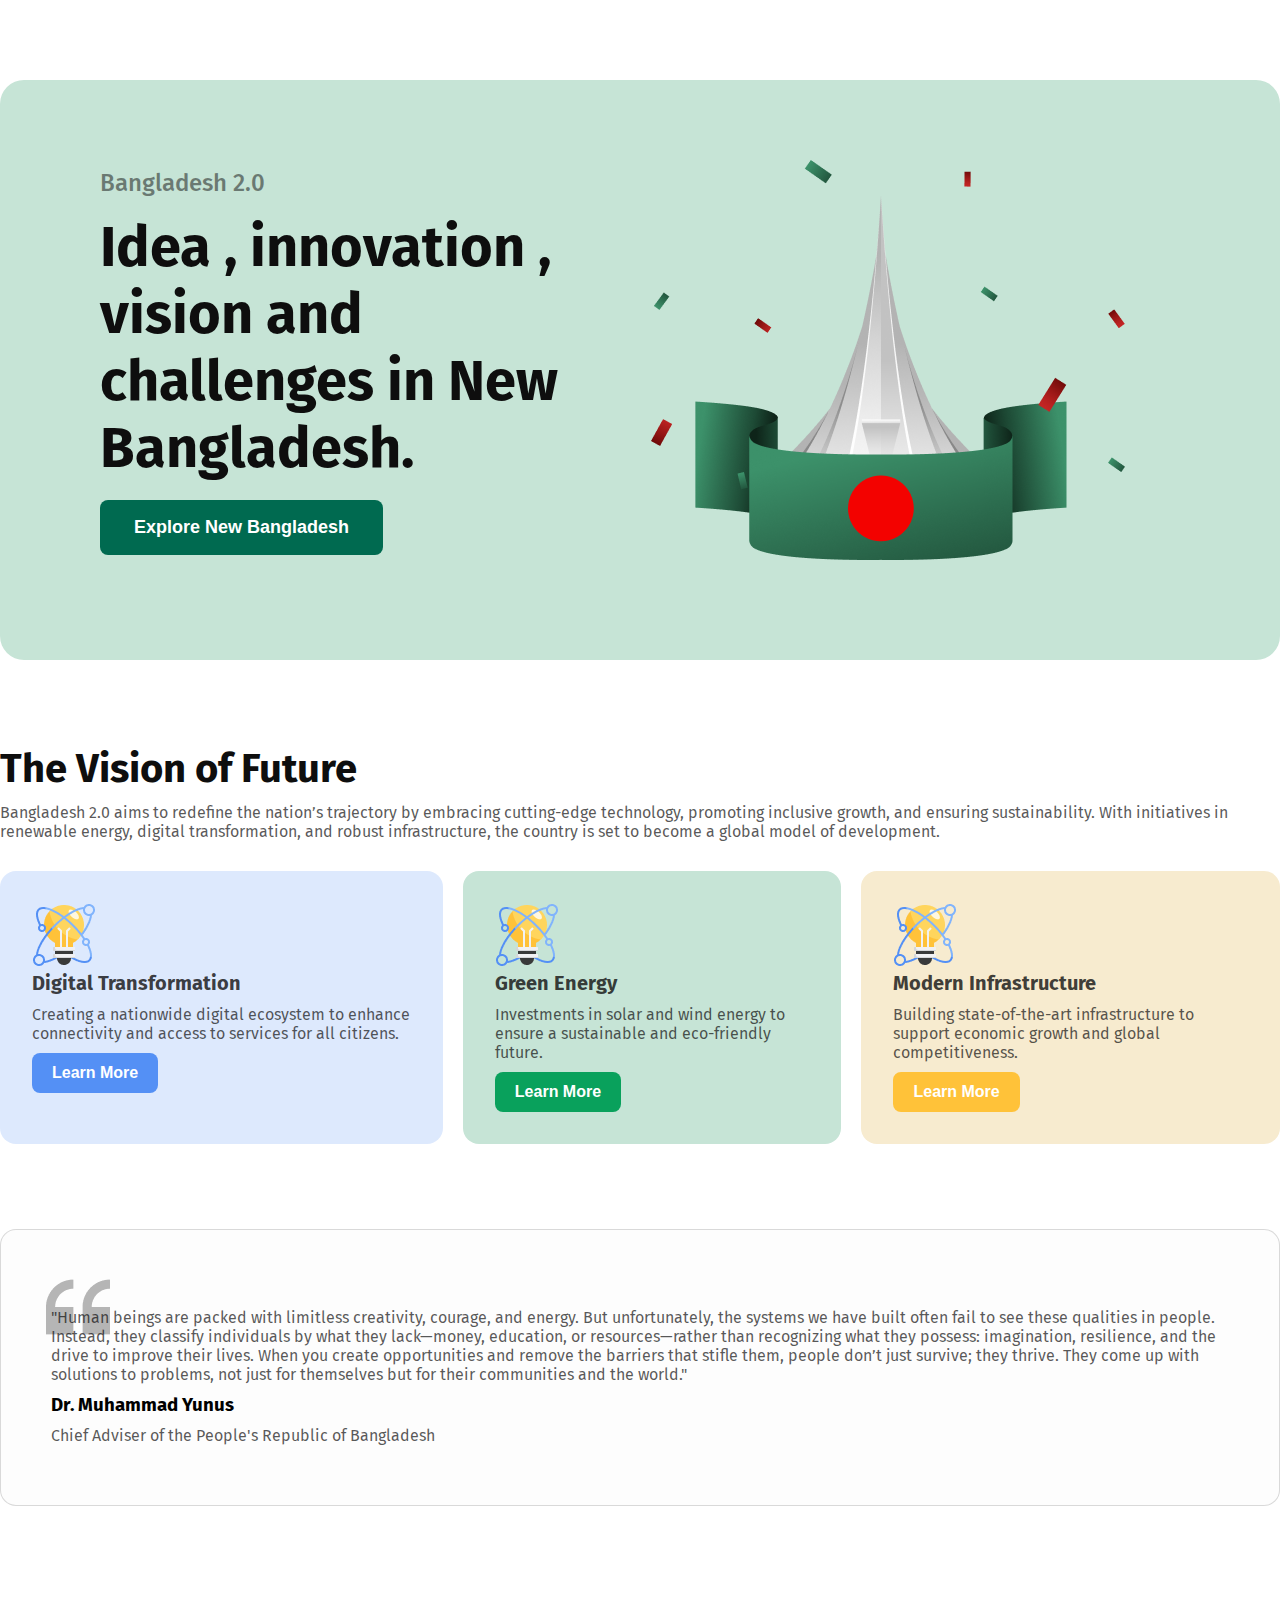
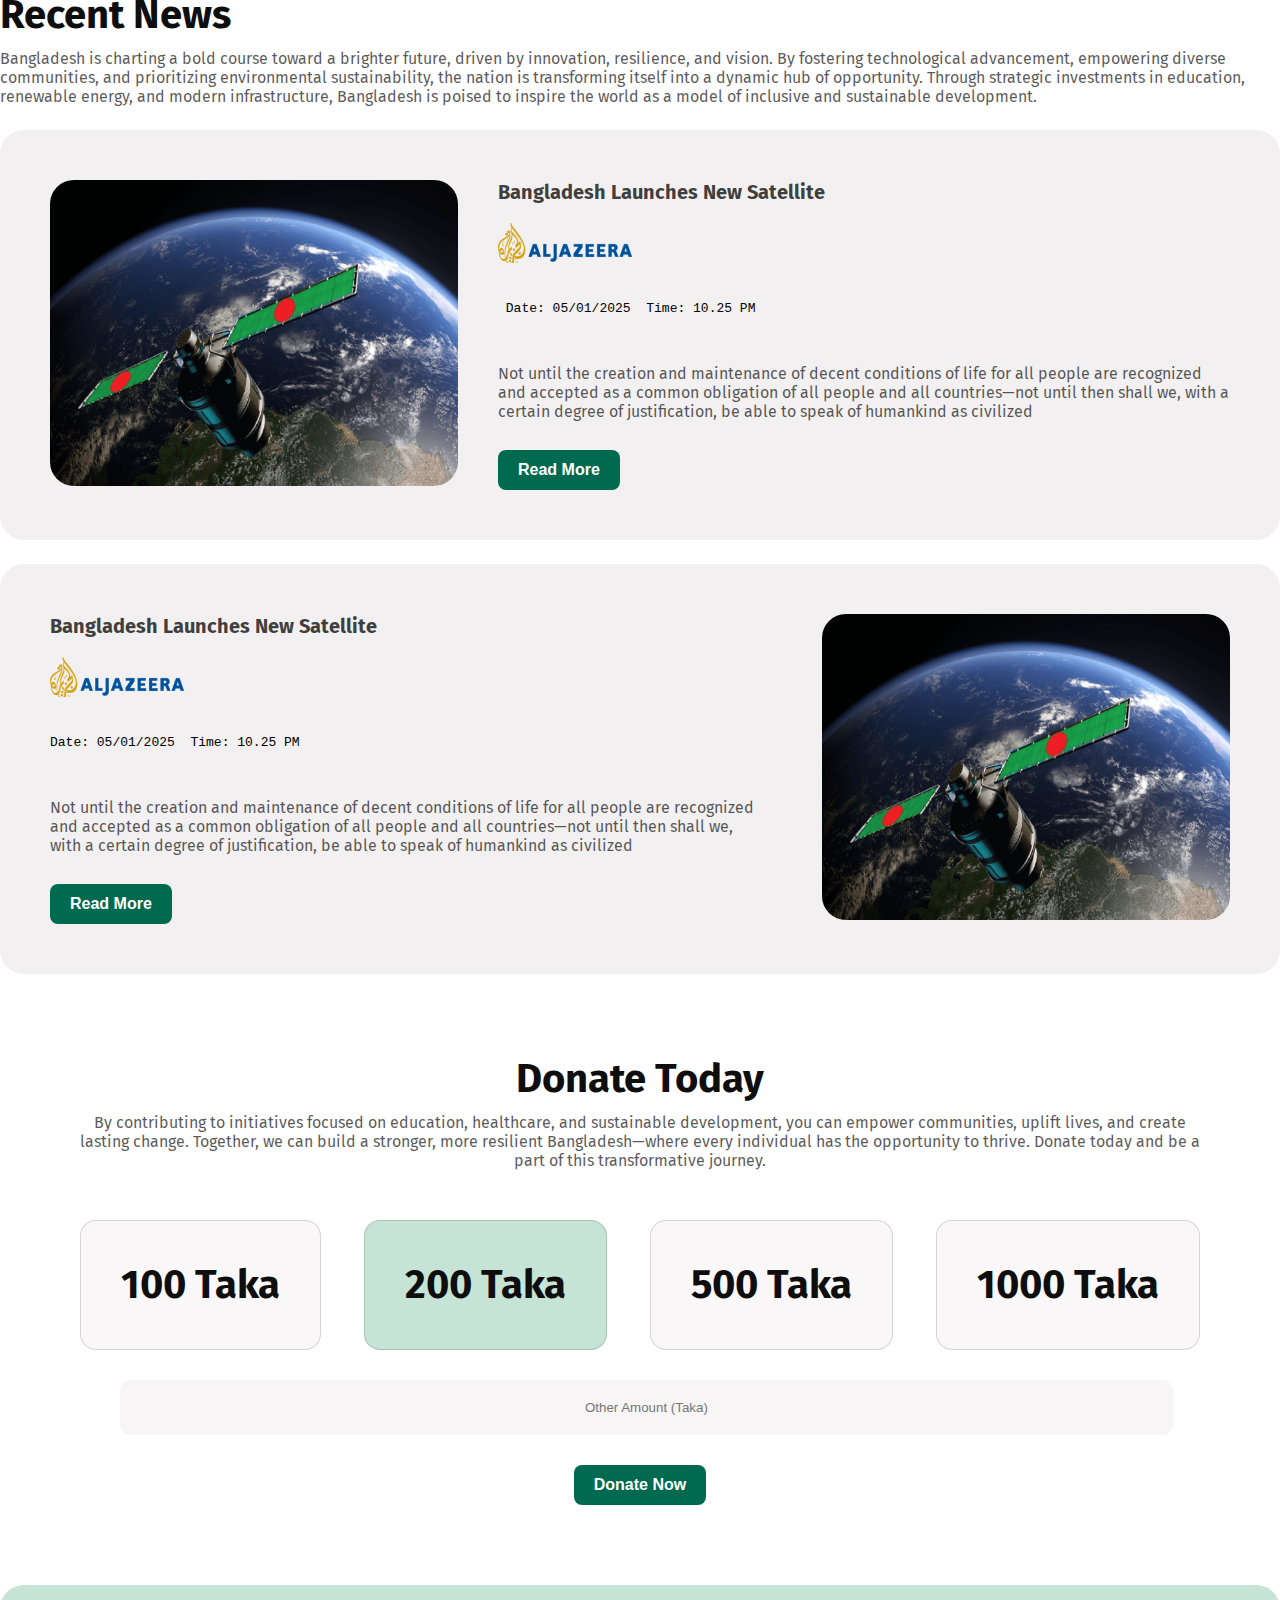
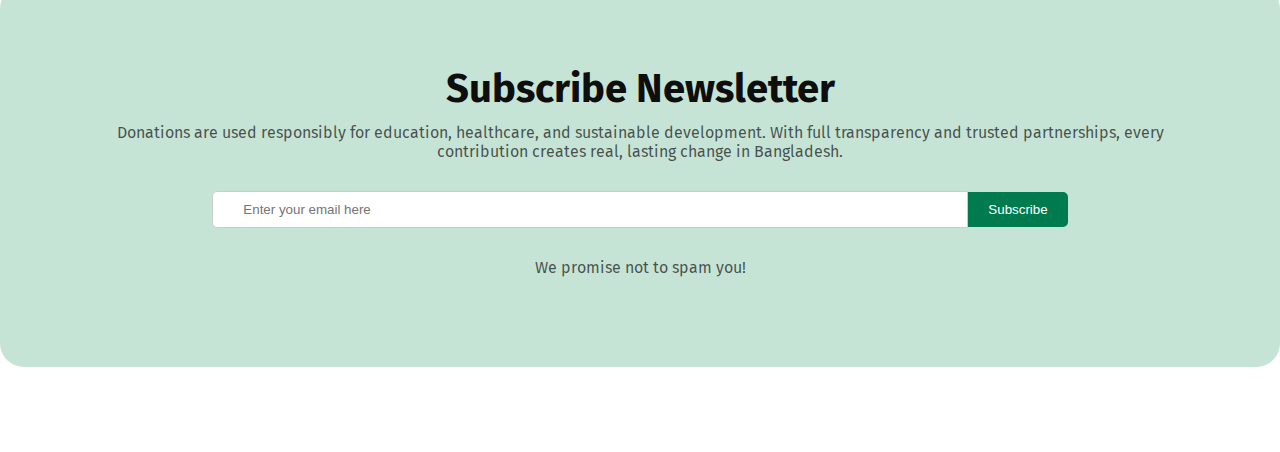
==== index.html @ 191f784e "fix the problem of live link related changes in html , css and imges" ====
<!DOCTYPE html>
<html lang="en">
<head>
    <meta charset="UTF-8">
    <meta name="viewport" content="width=device-width, initial-scale=1.0">
    <title>Bangladesh 2.0</title>
    <link rel="preconnect" href="https://fonts.googleapis.com">
    <link rel="preconnect" href="https://fonts.gstatic.com" crossorigin>
    <link href="https://fonts.googleapis.com/css2?family=Fira+Sans:ital,wght@0,100;0,200;0,300;0,400;0,500;0,600;0,700;0,800;0,900;1,100;1,200;1,300;1,400;1,500;1,600;1,700;1,800;1,900&display=swap" rel="stylesheet">
    <link rel="stylesheet" href="styles.css
    ">
</head>
<body class="fira-sans-regular">
    <header class="make-center">
        <nav>

        </nav>
        <div class="banner">
            <div class="banner-description">
                <p class="banner-tile">
                    Bangladesh 2.0
                </p>
                <h1 class="banner-heading">
                    Idea , innovation ,
                    vision and challenges in New Bangladesh.
                </h1>
                <button class="banner-btn"> 
                    Explore New Bangladesh
                </button>
            </div>
            <div class="hero-holder">
                <img src="/assets/hero.png" alt="img of historical symbol of Bangladesh">
            </div>
        </div>

    </header>
    <main>

        <section class="make-center make-center-t-s">
            <div>
                <h2 class="second-heading">
                    The Vision of Future
                  </h2>
                  <p class="title-description">
                    Bangladesh 2.0 aims to redefine the nation’s trajectory by embracing cutting-edge technology, promoting inclusive growth, and ensuring sustainability. With initiatives in renewable energy, digital transformation, and robust infrastructure, the country is set to become a global model of development.
                  </p>
    

            </div>
                <div class="card-holder">
                    <div class="card c1">
                        <div class="card-img">
                            <img src="assets/card-icon.png" alt="icon of idea">
                        </div>
                        <h4 class="third-heading">
                            Digital Transformation
                        </h4>
                        <p class="title-description">
                            Creating a nationwide digital ecosystem to enhance connectivity and access to services for all citizens.
                        </p>

                        <button class="card-btn cb1">
                            Learn More
                        </button>
                    </div>


                    <div class="card c2">
                        <div class="card-img">
                            <img src="assets/card-icon.png" alt="icon of idea">
                        </div>
                        <h4 class="third-heading">
                            Green Energy
                        </h4>

                        <p class="title-description">
                            Investments in solar and wind energy to ensure a sustainable and eco-friendly future.
                        </p>

                        <button class="card-btn cb2">
                            Learn More
                        </button>
                    </div>
                    <div class="card c3">
                        <div class="card-img">
                            <img src="assets/card-icon.png" alt="icon of idea">
                        </div>
                        <h4 class="third-heading">
                            Modern Infrastructure
                        </h4>
                        <p class="title-description">
                            Building state-of-the-art infrastructure to support economic growth and global competitiveness.
                        </p>
                        <button class="card-btn cb3">
                            Learn More
                        </button>
                    </div>

                </div>
             
        </section>
        <section class="motivation make-center make-center-t-s">
            <div class="quote-img">
                <img src="assets/quote-bg.png" alt="quote icon ">
            </div>
            <div class="quote-description">
                <p class="title-description">
                    "Human beings are packed with limitless creativity, courage, and energy. But unfortunately, the systems we have built often fail to see these qualities in people. Instead, they classify individuals by what they lack—money, education, or resources—rather than recognizing what they possess: imagination, resilience, and the drive to improve their lives. When you create opportunities and remove the barriers that stifle them, people don’t just survive; they thrive. They come up with solutions to problems, not just for themselves but for their communities and the world."
                </p>
            </div>
            
            <div>
                <h3 class="dr-younus">
                    Dr. Muhammad Yunus
                </h3>
                
                <p class="title-description">
                    Chief Adviser of the People's Republic of Bangladesh
                </p>
            </div>

        </section>
        <section class="recent make-center make-center-t-s ">

            <div>
                <h2 class="second-heading">
                    Recent News
                  </h2>
                  <p class="title-description">
                    Bangladesh is charting a bold course toward a brighter future, driven by innovation, resilience, and vision. By fostering technological advancement, empowering diverse communities, and prioritizing environmental sustainability, the nation is transforming itself into a dynamic hub of opportunity. Through strategic investments in education, renewable energy, and modern   infrastructure, Bangladesh is poised to inspire the world as a model of inclusive and sustainable development.
                  </p>
            </div>



            <div class="recent-card ">
                <div class="recent-card-img">
                    <img src="assets/satelite.png" alt="img of a satellite">

                </div >

            
                <div class="recent-card-description display-flex">

                    <h4 class="third-heading">
                        Bangladesh Launches New Satellite
                    </h4>

                    <div>
                        <img src="assets/al-jazeera.png" alt="icon of al-jazeera">
                    </div>

                    <pre>
                        <span >
 Date: 05/01/2025  Time: 10.25 PM
                        </span>
                    </pre>
                    <p class="title-description recent-m">
                        Not until the creation and maintenance of decent conditions of life for all people are recognized and accepted as a common obligation of all people and all countries—not until then shall we,
                        with a certain degree of justification, be able to speak of humankind as civilized
                    </p>

                    <div>
                        <button class="card-btn r-btn hb1">
                            Read More
                        </button>
    
                    </div>
                    
                </div>
            
                   
                
            </div>
            <div>

                <div class="recent-card recent-card-2">
                    <div class="recent-card-img">
                        <img src="assets/satelite.png" alt="img of satellite">
    
                    </div >
    
                
                    <div class="recent-card-description display-flex">
    
                        <h4 class="third-heading">
                            Bangladesh Launches New Satellite
                        </h4>
    
                        <div>
                            <img src="assets/al-jazeera.png" alt="icon of al-jazeera">
                        </div>
    
                        <pre>
                            <span >
Date: 05/01/2025  Time: 10.25 PM
                            </span>
                        </pre>
                        <p class="title-description recent-m">
                            Not until the creation and maintenance of decent conditions of life for all people are recognized and accepted as a common obligation of all people and all countries—not until then shall we,
                            with a certain degree of justification, be able to speak of humankind as civilized
                        </p>
    
                        <div>
                            <button class="card-btn r-btn hb2">
                                Read More
                            </button>
        
                        </div>
                        
                    </div>
                
                       
                    
                </div>   
                
                 

            </div>


        </section>

        <section class="donation make-center make-center-t-s " >
            <div class="donate-today">
                <h2 class="second-heading">
                    Donate Today
                </h2>

                <p class="title-description">
                    By contributing to initiatives focused on education, healthcare, and sustainable development, you can empower communities, uplift lives, and create lasting change. Together, we can build a stronger, more resilient Bangladesh—where every individual has the opportunity to thrive. Donate today and be a part of this transformative journey.
                </p>
            </div>

            <div class="donation-card-holder display-flex">
                <div class="donation-card dc2">
                    <h2 class="second-heading">
                        100 Taka
                    </h2>
                </div>
                <div class="donation-card dc1">
                    <h2 class="second-heading">
                        200 Taka
                    </h2> 
                </div>
                <div class="donation-card dc3">
                    <h2 class="second-heading">
                        500 Taka
                    </h2>
                </div>
                <div class="donation-card dc4">
                    <h2 class="second-heading">
                        1000 Taka
                    </h2>
                </div>
        
            </div>

            <div class="Amount">
                <input placeholder="Other Amount (Taka)">
            </div>
            <div class="Donate-now" >
               <button class="card-btn r-btn dc5">
                Donate Now
               </button>
            </div>
        </section>


        <section class="newsletter make-center ">
            <div>
                <h2 class="second-heading">
                    Subscribe Newsletter
                </h2>
                <p class="title-description">
                    Donations are used responsibly for education, healthcare, and sustainable development. With full transparency and trusted partnerships, every contribution creates real, lasting change in Bangladesh.
                </p>

                <div class="in-btn">
                    <input type="email" placeholder="Enter your email here">
                    <button class="dc6">Subscribe</button>
                </div>
                <p class="title-description n-p">
                    We promise not to spam you!
                </p>
            </div>

        </section>
        <section class="make-center-t-s">
        </section>
    </main>
    <footer>

    </footer>
</body>
</html>
---- styles.css ----
*{
    margin: 0;
    padding: 0;
    box-sizing: border-box;
}

.fira-sans-regular {
    font-family: "Fira Sans", serif;
    font-weight: 400;
    font-style: normal;
  }

  /* shared styles starts here  */
  .make-center{
    margin: 0 auto ;
    max-width: 1280px ;
  }
  .make-center-t-s{
    margin-top: 85px;
  }
  .title-description{
    color: rgba(14, 14, 14, 0.7);
    font-size: 16px;
    font-weight: 400;
    margin-top: 10px;
    margin-bottom: 10px;
  }
  .second-heading{
    color: rgb(14, 14, 14);
    font-size: 40px;
    font-weight: 700;
  }
  .third-heading{
    color: rgba(14, 14, 14, 0.8);
    font-size: 20px;
    font-weight: 700
  }
  .display-flex{
    display: flex;
  }
  .r-btn{
    border-radius: 8px;

background: rgb(0, 106, 80);
  }


  /* shared style end here  */
  /* style for header part starts here  */

  header{

    border-radius: 24px;

    background: rgb(198, 228, 214);
    
    
    height: 580px;
  
    
   
   
  }
.banner{
    display: flex;
   
    margin: 80px 100px 80px 100px;
    
    
}


.banner div{
   
    width: 50%;
    margin-top: 80px;
}
.banner-description{
    display: flex;
    flex-direction: column;
    align-items: flex-start;
    justify-content: space-around;
}
.banner-tile{
    color: rgba(14, 14, 14, 0.5);
    font-weight: 500;
    font-size: 24px;
    
  
}
.banner-heading{
    color: rgb(14, 14, 14);
    font-weight: 700;
    font-size: 56px;
}
.banner-btn{
    border-radius: 8px;

    background: rgb(0, 106, 80); 
    border: none;
    padding: 17px 34px 17px 34px;
    color: rgb(255, 255, 255);

    font-size: 18px;
    font-weight: 600;
   
}
.hero-holder{
    margin-left: 20px;
    
}
   
    /* style for header part ends here  */

    /* style for vision section starts here  */
    .card-btn{
        color: rgb(255, 255, 255);

    font-size: 16px;
    font-weight: 600;
    padding: 11px 20px 11px 20px;
    border-radius: 8px;
    border: none;
    }
    .cb1{
        background: rgb(84, 144, 245);
    }

    .cb2{
        background-color: rgb(9, 161, 92);
    }
    .cb3{
        background-color: rgb(255, 194, 57);
    }
    .card{
        
        padding: 32px;
        border-radius: 16px;
        
      

    }
    .c1{
        background-color:rgba(84, 144, 245, 0.2); ;
    }
    .c2{
        background-color:rgb(198, 228, 214) ;
        
    }
    .c3{
        background-color: rgb(247, 235, 207);
    }

    .card-holder{
        margin-top: 30px;
        display: flex;
        justify-content: space-between;
        gap: 20px;
    }

    /* style for vision section starts here  */
    /* Style for recent section starts here  */
.recent{
    
    height: 899px;
}
.recent-card{
    border-radius: 24px;

background: rgba(233, 230, 230, 0.585);
padding: 50px;
margin: 24px 0px;

display:flex;
/* justify-content: space-between; */
}
.recent-card-img img {
/* width: 100%; */
border-radius: 24px;
}
.recent-card-description{
    flex-direction: column;
}
.recent-m{
   
    margin-top: 0px;
} 

.recent-card-description{
   
    margin-left: 40px;
    flex-direction: column;
    justify-content: space-between;

}
.recent-card-2{
    flex-direction: row-reverse;
}
.recent-card-2 .recent-card-description{
    margin-left: 0px;
    margin-right: 55px;
}



    /* Style for recent section ends  here  */


    /* Style for donation section starts here */

    .donation{
        
        padding: 80px;
        
    }
    .donate-today{
        text-align: center;
    }
    .donation-card{
        
    border: 1px solid rgba(14, 14, 14, 0.15);
    border-radius: 16px;

    background: rgb(249, 247, 247);
    padding: 40px;
    }

    .donation-card-holder{
        justify-content: space-between;
        margin-top: 50px;
    }
    .dc1{
        
        background: rgb(198, 228, 214);
    }
    .Amount input{
        width: 94%;
        
        text-align: center;
        padding: 20px 40px 20px 40px;
        background: rgba(245, 242, 242, 0.762); 
        border-radius: 10px;
        margin-top: 30px;
        margin-left: 40px;
        border: none;
    }
    .Donate-now{
        text-align: center;
        margin-top: 30px;
    }

     /* Style for donation section ends here */


     /* style for newsletter section starts here  */
    .newsletter{
        padding: 80px 100px 80px 100px;
        text-align: center;
        border-radius: 24px;

background: rgb(198, 228, 214);
    }

    .in-btn{
        display: flex;
        justify-content: center;
        align-items: center;
        margin-bottom: 10px;
        
        margin-top: 30px;
    }

    .in-btn input[type="email"] {
        width: 70%;
        padding: 10px;
        border: 1px solid #ccc;
        border-radius: 5px 0 0 5px;
        padding-left: 30px;
    }

    .in-btn button {
        padding: 10px 20px;
        background-color: #007b50;
        color: #fff;

        border: none;
        border-radius: 0 5px 5px 0;
        
    }
    .n-p{
        margin-top: 30px;
    }

    
     /* style for newsletter section ends here  */
     /* style for hover starts here  */
    .banner-btn:hover{
        background-color: rgba(167, 233, 13, 0.767);
        /* color: rgba(0, 0, 255, 0.595); */
    }
    .cb1:hover{
       background-color: #ab11bfd4; 
    }
    .cb2:hover{
        background-color: #9f2f06e3;
    }
    .cb3:hover{
        background-color: #3dec07;
    }
    .hb1:hover{
        background-color: #05deff;
    }
    .hb2:hover{
        background-color: #7105ff;
    }

    .dc1:hover{
background-color: #7105ff89;
    }
    .dc2:hover{
       background-color: #05deff; 
      
    }
    .dc3:hover{
        background-color: #ff05da89;

     }
    .dc4:hover{
     background-color: #05c9ff89;
    }
    .dc5:hover{
        background-color: #5805ffce;
    }
    .dc6:hover{
        background-color: #b405ffc1;
    }

     /* style for hover ends  here  */

     /* style for motivation section starts here  */
    .motivation{
        
        padding: 50px;
       
        border: 1px solid rgba(14, 14, 14, 0.15);
    border-radius: 16px;

    background: rgba(248, 248, 248, 0.282);
    padding-top: 0px;
    }
    .dr-younus{
        margin: 0px;
    }
    .quote-img{
        
        position: relative;
        top: 45px;
        left: -5px;
    }
    

     /* style for motivation section ends here  */
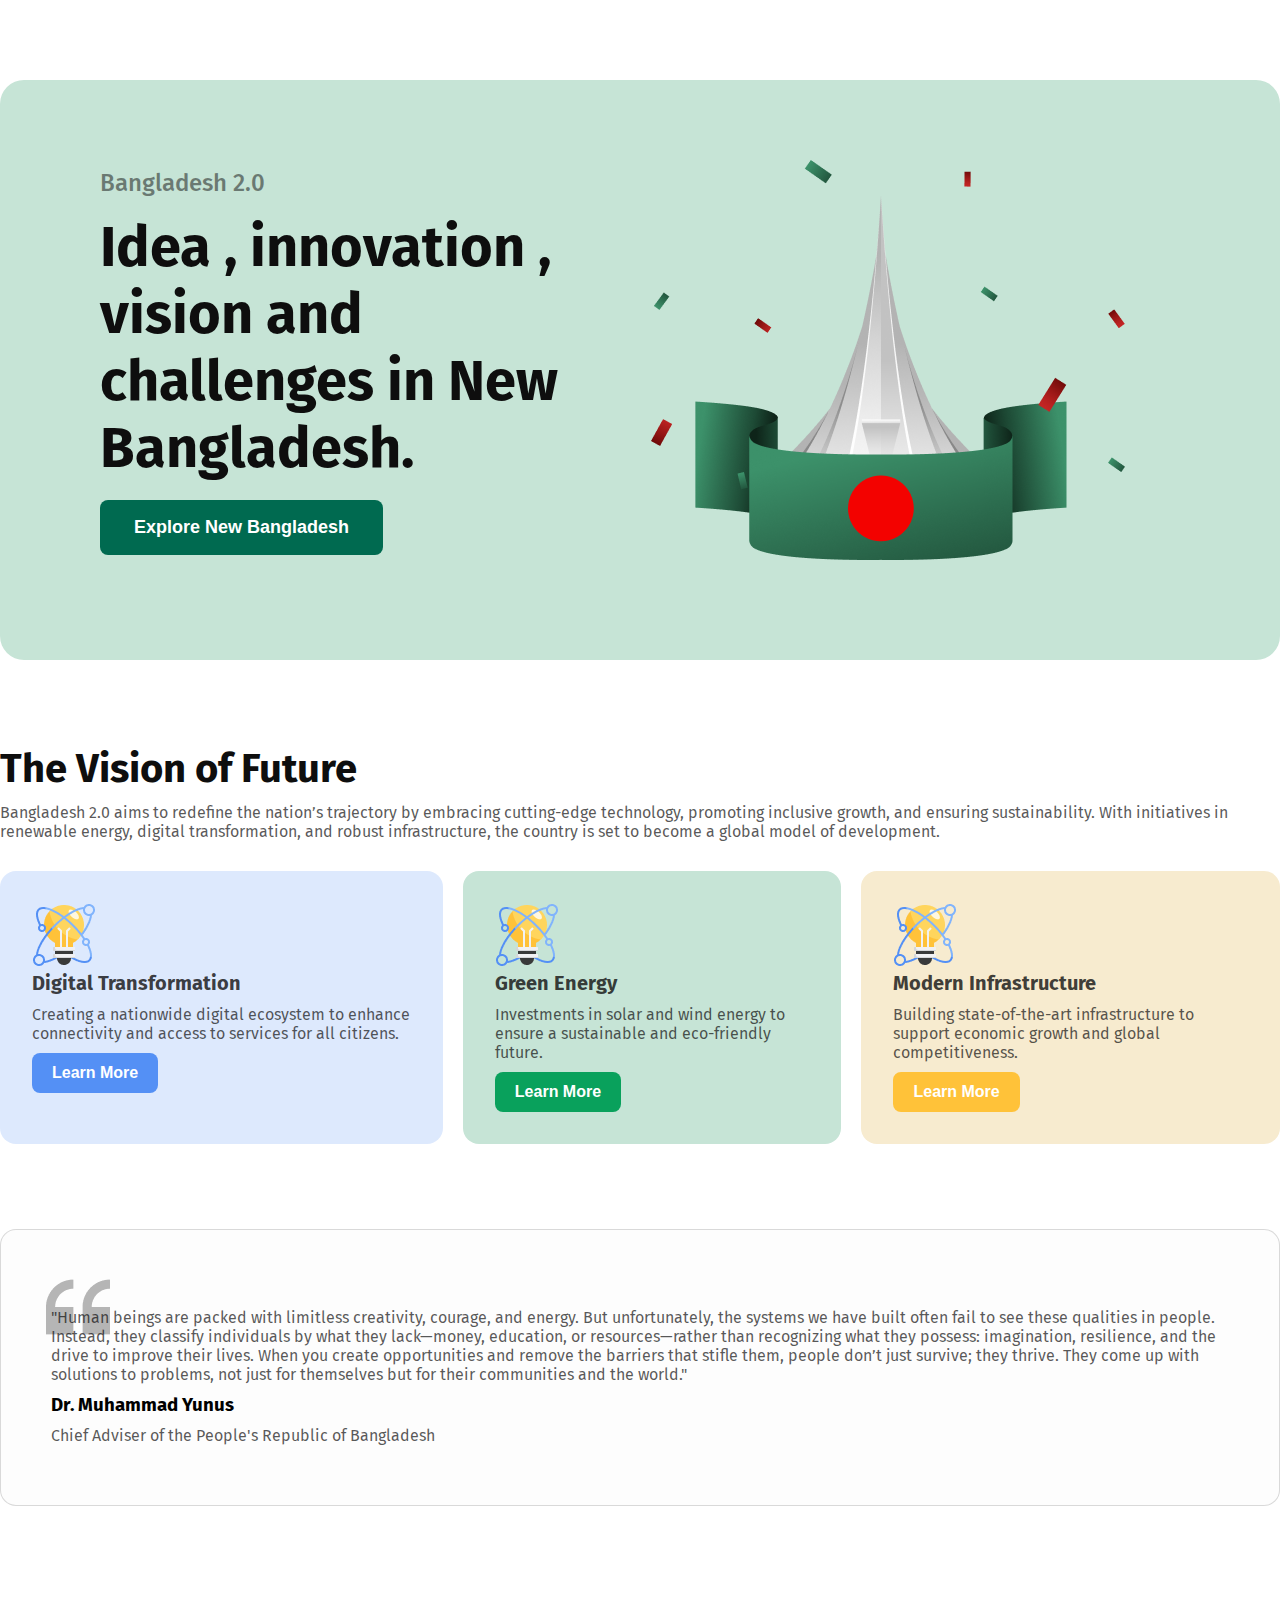
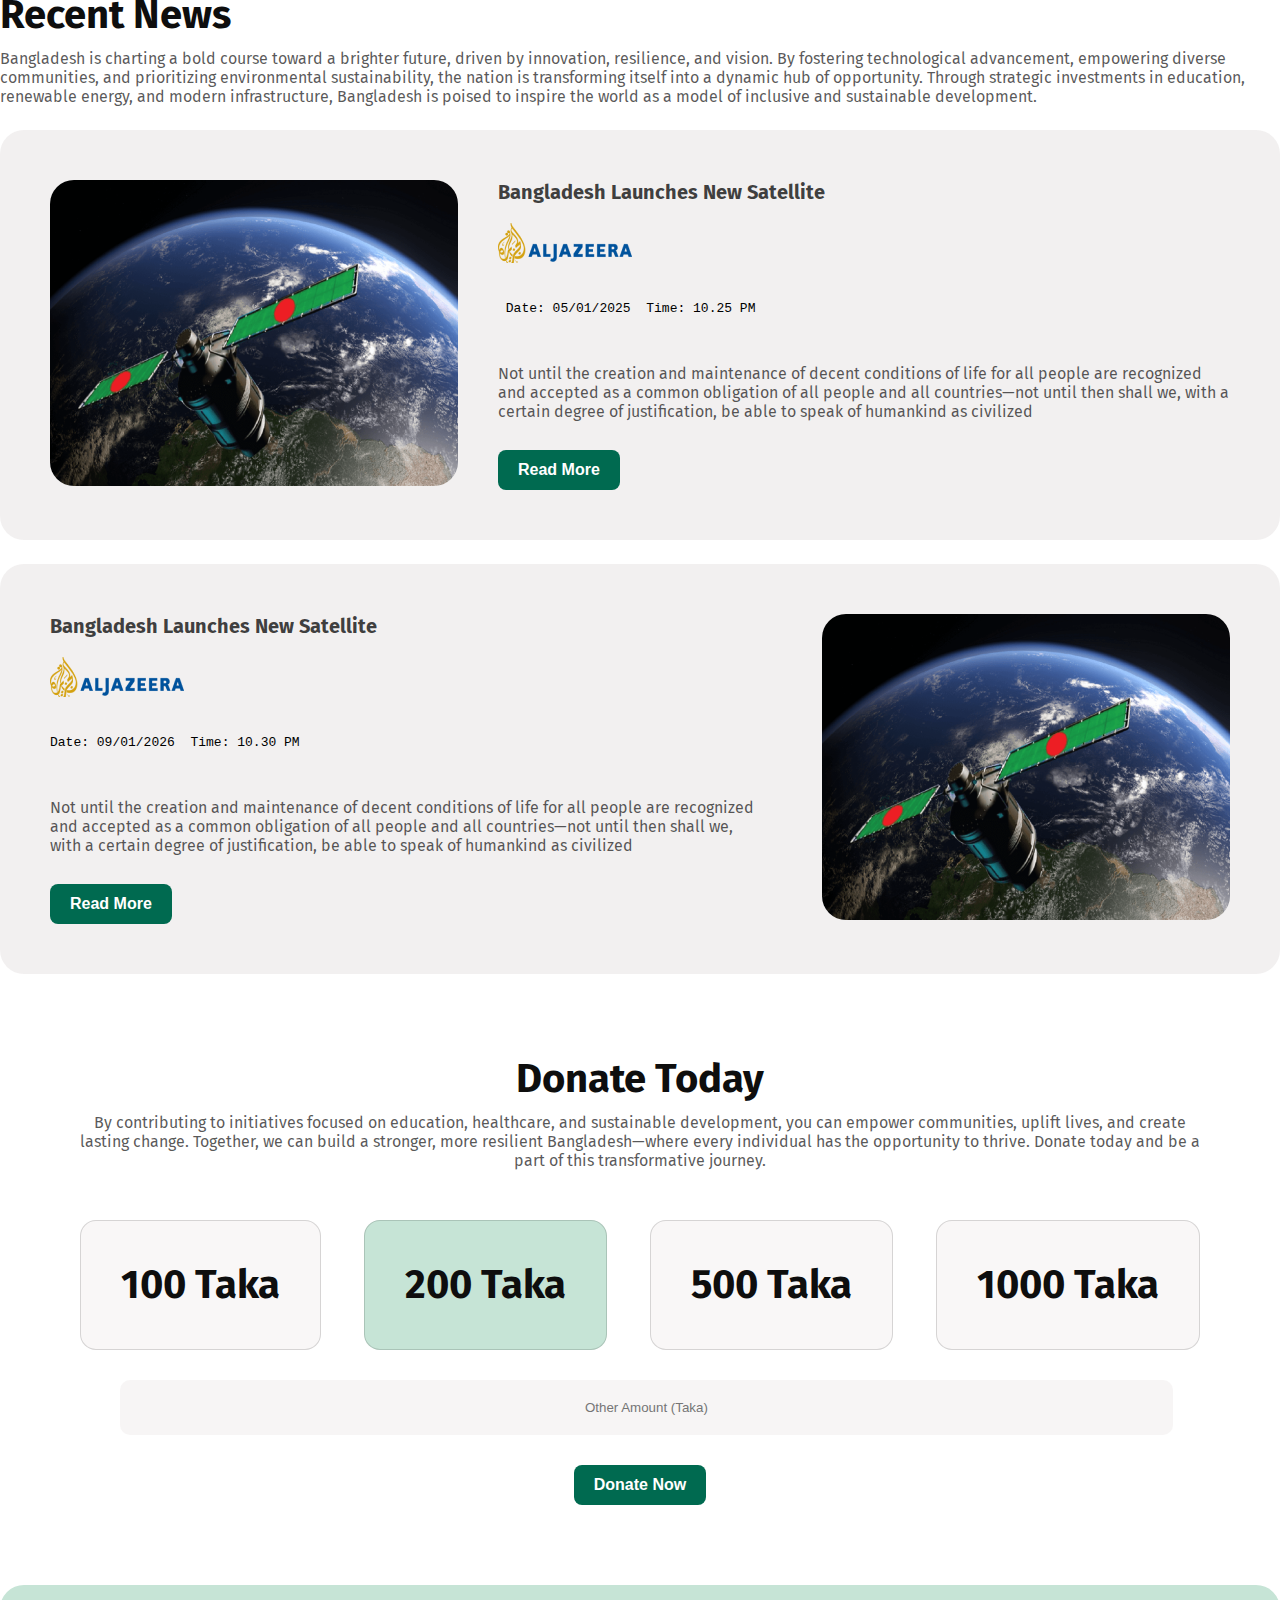
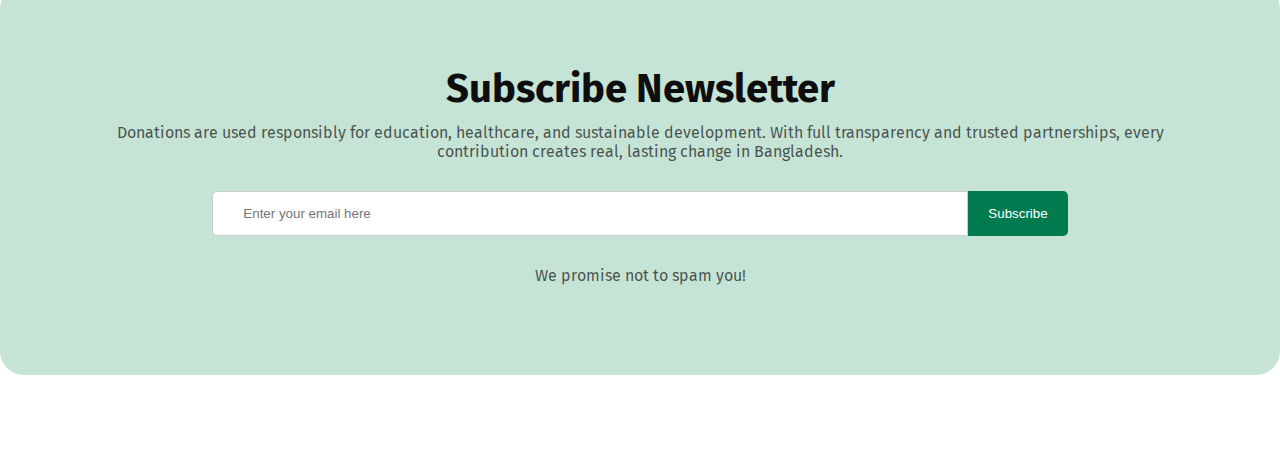
==== commit e4a7c815: "changes time and date in news part" ====
--- a/index.html
+++ b/index.html
@@ -29,7 +29,7 @@
                 </button>
             </div>
             <div class="hero-holder">
-                <img src="/assets/hero.png" alt="img of historical symbol of Bangladesh">
+                <img src="./assets/hero.png" alt="img of historical symbol of Bangladesh">
             </div>
         </div>
 
@@ -193,7 +193,7 @@
     
                         <pre>
                             <span >
-Date: 05/01/2025  Time: 10.25 PM
+Date: 09/01/2026  Time: 10.30 PM
                             </span>
                         </pre>
                         <p class="title-description recent-m">
--- a/styles.css
+++ b/styles.css
@@ -268,6 +268,7 @@
         margin-bottom: 10px;
         
         margin-top: 30px;
+        
     }
 
     .in-btn input[type="email"] {
@@ -276,6 +277,7 @@
         border: 1px solid #ccc;
         border-radius: 5px 0 0 5px;
         padding-left: 30px;
+        height: 45px;
     }
 
     .in-btn button {
@@ -285,6 +287,7 @@
 
         border: none;
         border-radius: 0 5px 5px 0;
+        height: 45px;
         
     }
     .n-p{
